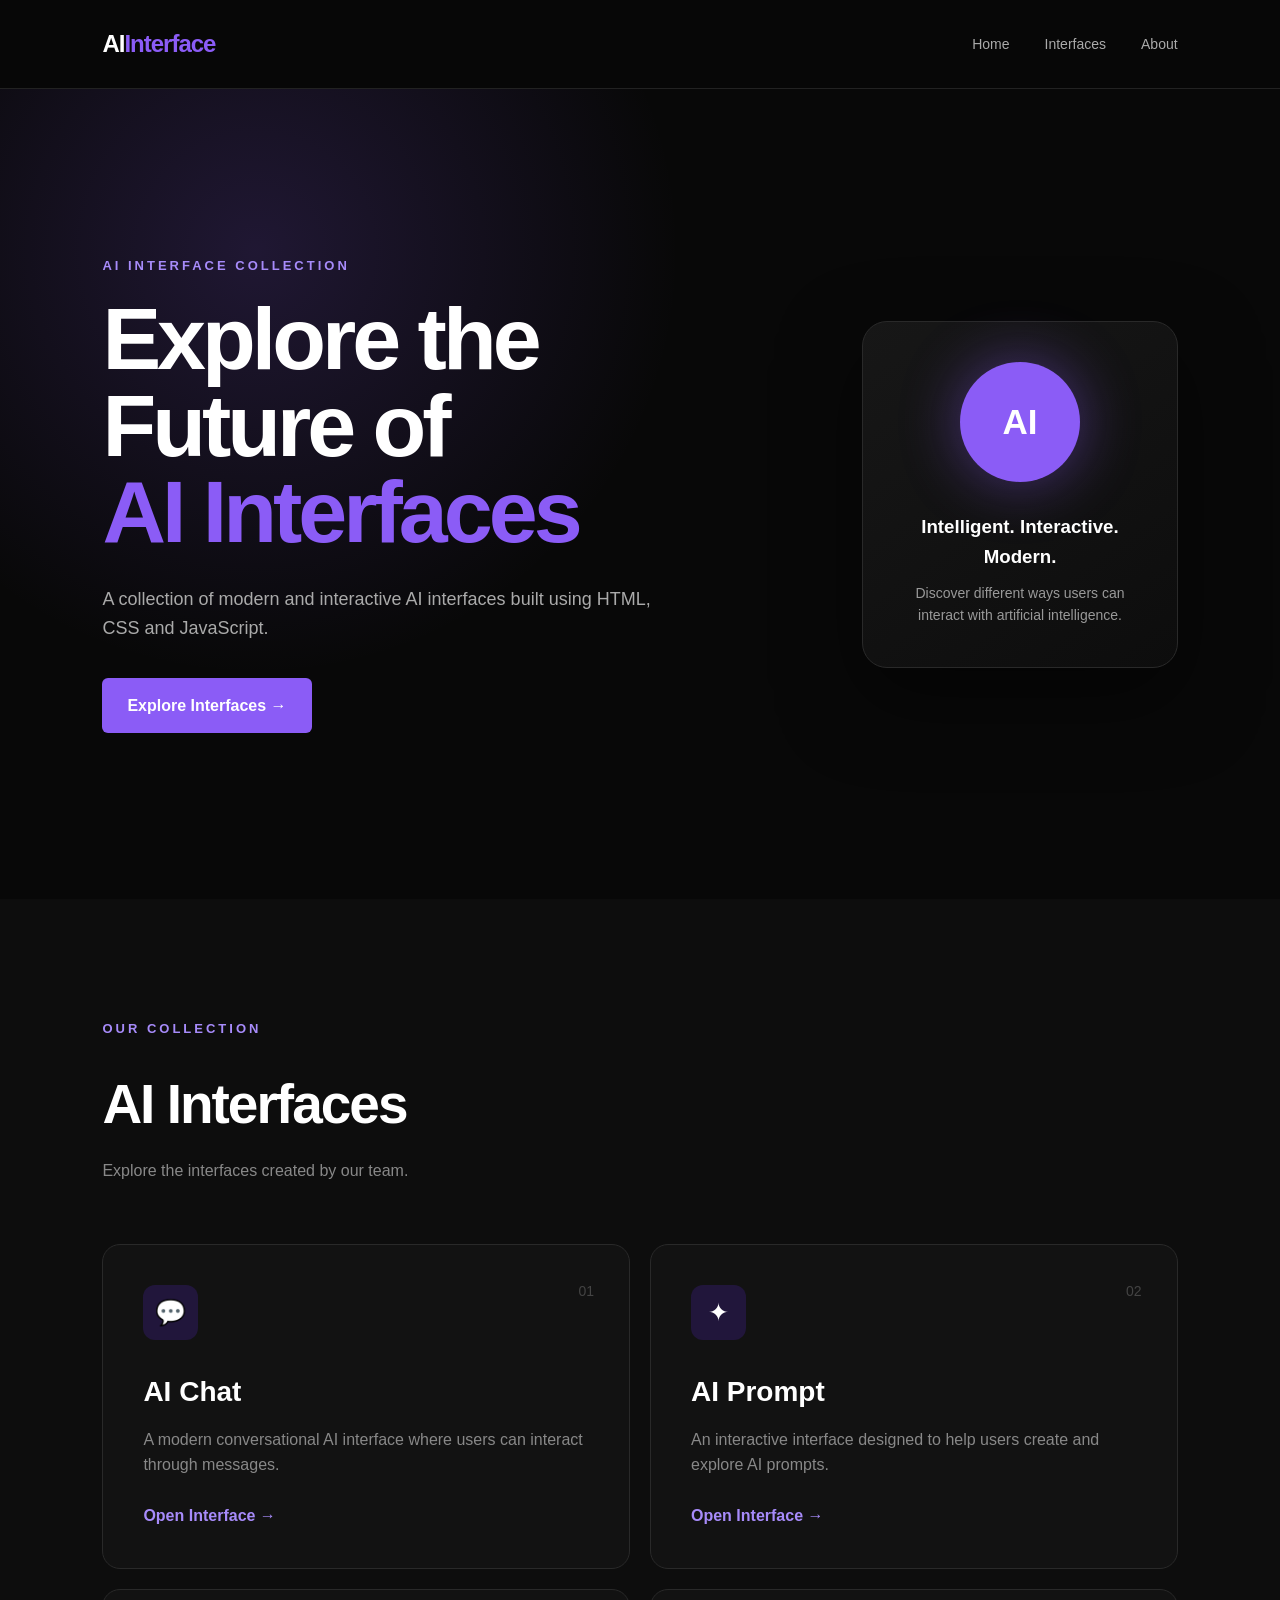
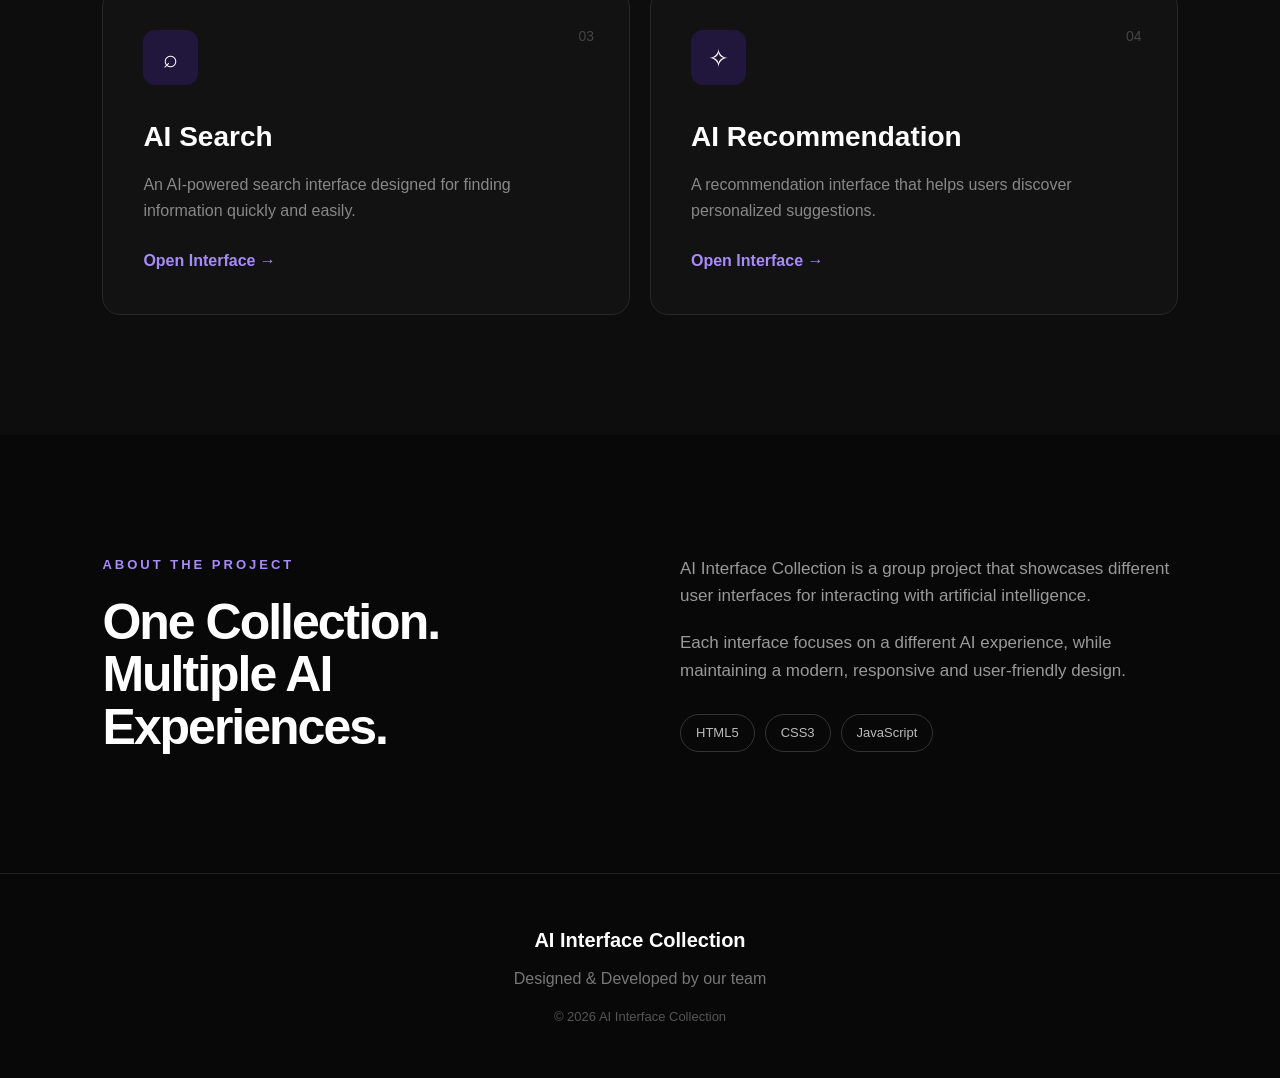
==== index.html @ 48dccc84 "Add project index page" ====
<!DOCTYPE html>
<html lang="en">
<head>
    <meta charset="UTF-8">
    <meta name="viewport" content="width=device-width, initial-scale=1.0">

    <title>AI Interface Collection</title>

    <link rel="stylesheet" href="style.css">
</head>

<body>

    <!-- Navigation -->
    <nav class="navbar">
        <div class="logo">
            AI<span>Interface</span>
        </div>

        <div class="nav-links">
            <a href="#home">Home</a>
            <a href="#interfaces">Interfaces</a>
            <a href="#about">About</a>
        </div>
    </nav>


    <!-- Hero Section -->
    <section class="hero" id="home">

        <div class="hero-content">

            <p class="tag">AI INTERFACE COLLECTION</p>

            <h1>
                Explore the Future of
                <span>AI Interfaces</span>
            </h1>

            <p class="hero-text">
                A collection of modern and interactive AI interfaces
                built using HTML, CSS and JavaScript.
            </p>

            <a href="#interfaces" class="hero-button">
                Explore Interfaces →
            </a>

        </div>

        <div class="hero-card">

            <div class="ai-circle">
                AI
            </div>

            <h3>Intelligent. Interactive. Modern.</h3>

            <p>
                Discover different ways users can interact
                with artificial intelligence.
            </p>

        </div>

    </section>


    <!-- Interfaces Section -->
    <section class="interfaces" id="interfaces">

        <div class="section-heading">
            <p class="tag">OUR COLLECTION</p>

            <h2>AI Interfaces</h2>

            <p>
                Explore the interfaces created by our team.
            </p>
        </div>


        <div class="cards">

            <!-- AI Chat -->
            <div class="card">

                <div class="card-icon">💬</div>

                <span class="number">01</span>

                <h3>AI Chat</h3>

                <p>
                    A modern conversational AI interface
                    where users can interact through messages.
                </p>

                <a href="AI-Chat/index.html">
                    Open Interface →
                </a>

            </div>


            <!-- AI Prompt -->
            <div class="card">

                <div class="card-icon">✦</div>

                <span class="number">02</span>

                <h3>AI Prompt</h3>

                <p>
                    An interactive interface designed to help
                    users create and explore AI prompts.
                </p>

                <a href="ai-prompt/index.html">
                    Open Interface →
                </a>

            </div>


            <!-- AI Search -->
            <div class="card">

                <div class="card-icon">⌕</div>

                <span class="number">03</span>

                <h3>AI Search</h3>

                <p>
                    An AI-powered search interface designed
                    for finding information quickly and easily.
                </p>

                <a href="ai-search/index.html">
                    Open Interface →
                </a>

            </div>


            <!-- AI Recommendation -->
            <div class="card">

                <div class="card-icon">✧</div>

                <span class="number">04</span>

                <h3>AI Recommendation</h3>

                <p>
                    A recommendation interface that helps
                    users discover personalized suggestions.
                </p>

                <a href="ai-recommendation/index.html">
                    Open Interface →
                </a>

            </div>

        </div>

    </section>


    <!-- About Section -->
    <section class="about" id="about">

        <div>

            <p class="tag">ABOUT THE PROJECT</p>

            <h2>One Collection.<br>Multiple AI Experiences.</h2>

        </div>

        <div class="about-text">

            <p>
                AI Interface Collection is a group project that
                showcases different user interfaces for interacting
                with artificial intelligence.
            </p>

            <p>
                Each interface focuses on a different AI experience,
                while maintaining a modern, responsive and
                user-friendly design.
            </p>

            <div class="technologies">
                <span>HTML5</span>
                <span>CSS3</span>
                <span>JavaScript</span>
            </div>

        </div>

    </section>


    <!-- Footer -->
    <footer>

        <div class="footer-logo">
            AI Interface Collection
        </div>

        <p>
            Designed & Developed by our team
        </p>

        <p class="copyright">
            © 2026 AI Interface Collection
        </p>

    </footer>


    <script src="script.js"></script>

</body>
</html>
---- style.css ----
* {
    margin: 0;
    padding: 0;
    box-sizing: border-box;
}

html {
    scroll-behavior: smooth;
}

body {
    font-family: Arial, Helvetica, sans-serif;
    background: #080808;
    color: #ffffff;
    line-height: 1.6;
}


/* ================= NAVBAR ================= */

.navbar {
    width: 100%;
    padding: 25px 8%;
    display: flex;
    justify-content: space-between;
    align-items: center;

    position: sticky;
    top: 0;
    z-index: 1000;

    background: rgba(8, 8, 8, 0.9);
    backdrop-filter: blur(12px);

    border-bottom: 1px solid #222;
}

.logo {
    font-size: 24px;
    font-weight: 800;
    letter-spacing: -1px;
}

.logo span {
    color: #8b5cf6;
}

.nav-links {
    display: flex;
    gap: 35px;
}

.nav-links a {
    color: #aaa;
    text-decoration: none;
    font-size: 14px;
    transition: 0.3s;
}

.nav-links a:hover {
    color: #ffffff;
}


/* ================= HERO ================= */

.hero {
    min-height: 90vh;
    padding: 100px 8%;

    display: flex;
    align-items: center;
    justify-content: space-between;
    gap: 60px;

    background:
        radial-gradient(
            circle at 20% 20%,
            rgba(139, 92, 246, 0.18),
            transparent 35%
        );
}

.hero-content {
    max-width: 700px;
}

.tag {
    color: #a78bfa;
    font-size: 13px;
    font-weight: bold;
    letter-spacing: 3px;
    margin-bottom: 20px;
}

.hero h1 {
    font-size: clamp(48px, 7vw, 88px);
    line-height: 0.98;
    letter-spacing: -4px;
    margin-bottom: 30px;
}

.hero h1 span {
    display: block;
    color: #8b5cf6;
}

.hero-text {
    max-width: 550px;
    color: #aaa;
    font-size: 18px;
    margin-bottom: 35px;
}

.hero-button {
    display: inline-block;

    padding: 15px 25px;

    background: #8b5cf6;
    color: white;

    text-decoration: none;
    font-weight: bold;

    border-radius: 6px;

    transition: 0.3s;
}

.hero-button:hover {
    background: #a78bfa;
    transform: translateY(-3px);
}


/* ================= HERO CARD ================= */

.hero-card {
    width: 330px;
    min-height: 330px;

    padding: 40px;

    display: flex;
    flex-direction: column;
    justify-content: center;
    align-items: center;

    text-align: center;

    background: linear-gradient(
        145deg,
        #171717,
        #0d0d0d
    );

    border: 1px solid #292929;
    border-radius: 25px;

    box-shadow:
        0 30px 80px rgba(0, 0, 0, 0.5);
}

.ai-circle {
    width: 120px;
    height: 120px;

    display: flex;
    align-items: center;
    justify-content: center;

    border-radius: 50%;

    background: #8b5cf6;

    font-size: 35px;
    font-weight: 900;

    margin-bottom: 30px;

    box-shadow:
        0 0 60px rgba(139, 92, 246, 0.45);
}

.hero-card h3 {
    margin-bottom: 10px;
}

.hero-card p {
    color: #999;
    font-size: 14px;
}


/* ================= INTERFACES ================= */

.interfaces {
    padding: 120px 8%;
    background: #0d0d0d;
}

.section-heading {
    margin-bottom: 60px;
}

.section-heading h2 {
    font-size: 55px;
    letter-spacing: -2px;
}

.section-heading > p:last-child {
    color: #888;
    margin-top: 10px;
}


/* ================= CARDS ================= */

.cards {
    display: grid;

    grid-template-columns:
        repeat(2, minmax(0, 1fr));

    gap: 20px;
}

.card {
    position: relative;

    padding: 40px;

    min-height: 300px;

    background: #121212;

    border: 1px solid #292929;
    border-radius: 18px;

    transition: 0.4s;
}

.card:hover {
    transform: translateY(-8px);

    border-color: #8b5cf6;

    box-shadow:
        0 20px 50px rgba(139, 92, 246, 0.12);
}

.card-icon {
    width: 55px;
    height: 55px;

    display: flex;
    align-items: center;
    justify-content: center;

    background: #21163b;

    border-radius: 12px;

    font-size: 25px;

    margin-bottom: 30px;
}

.number {
    position: absolute;

    top: 35px;
    right: 35px;

    color: #444;

    font-size: 14px;
}

.card h3 {
    font-size: 28px;
    margin-bottom: 12px;
}

.card p {
    color: #888;
    max-width: 450px;

    margin-bottom: 25px;
}

.card a {
    color: #a78bfa;

    text-decoration: none;

    font-weight: bold;

    transition: 0.3s;
}

.card a:hover {
    color: white;
}


/* ================= ABOUT ================= */

.about {
    padding: 120px 8%;

    display: grid;
    grid-template-columns: 1fr 1fr;

    gap: 80px;
}

.about h2 {
    font-size: 50px;
    line-height: 1.05;
    letter-spacing: -2px;
}

.about-text {
    color: #999;
    font-size: 17px;
}

.about-text p {
    margin-bottom: 20px;
}

.technologies {
    display: flex;
    gap: 10px;
    flex-wrap: wrap;

    margin-top: 30px;
}

.technologies span {
    padding: 8px 15px;

    border: 1px solid #333;
    border-radius: 20px;

    color: #bbb;

    font-size: 13px;
}


/* ================= FOOTER ================= */

footer {
    padding: 50px 8%;

    border-top: 1px solid #222;

    text-align: center;

    color: #777;
}

.footer-logo {
    color: white;
    font-size: 20px;
    font-weight: bold;
    margin-bottom: 10px;
}

.copyright {
    margin-top: 15px;
    font-size: 13px;
    color: #555;
}


/* ================= RESPONSIVE ================= */

@media (max-width: 850px) {

    .nav-links {
        gap: 15px;
    }

    .hero {
        flex-direction: column;
        align-items: flex-start;
    }

    .hero-card {
        width: 100%;
    }

    .cards {
        grid-template-columns: 1fr;
    }

    .about {
        grid-template-columns: 1fr;
        gap: 40px;
    }

}


@media (max-width: 500px) {

    .navbar {
        padding: 20px;
    }

    .nav-links {
        display: none;
    }

    .hero,
    .interfaces,
    .about {
        padding-left: 20px;
        padding-right: 20px;
    }

    .hero h1 {
        font-size: 50px;
    }

    .section-heading h2 {
        font-size: 40px;
    }

    .about h2 {
        font-size: 38px;
    }

}
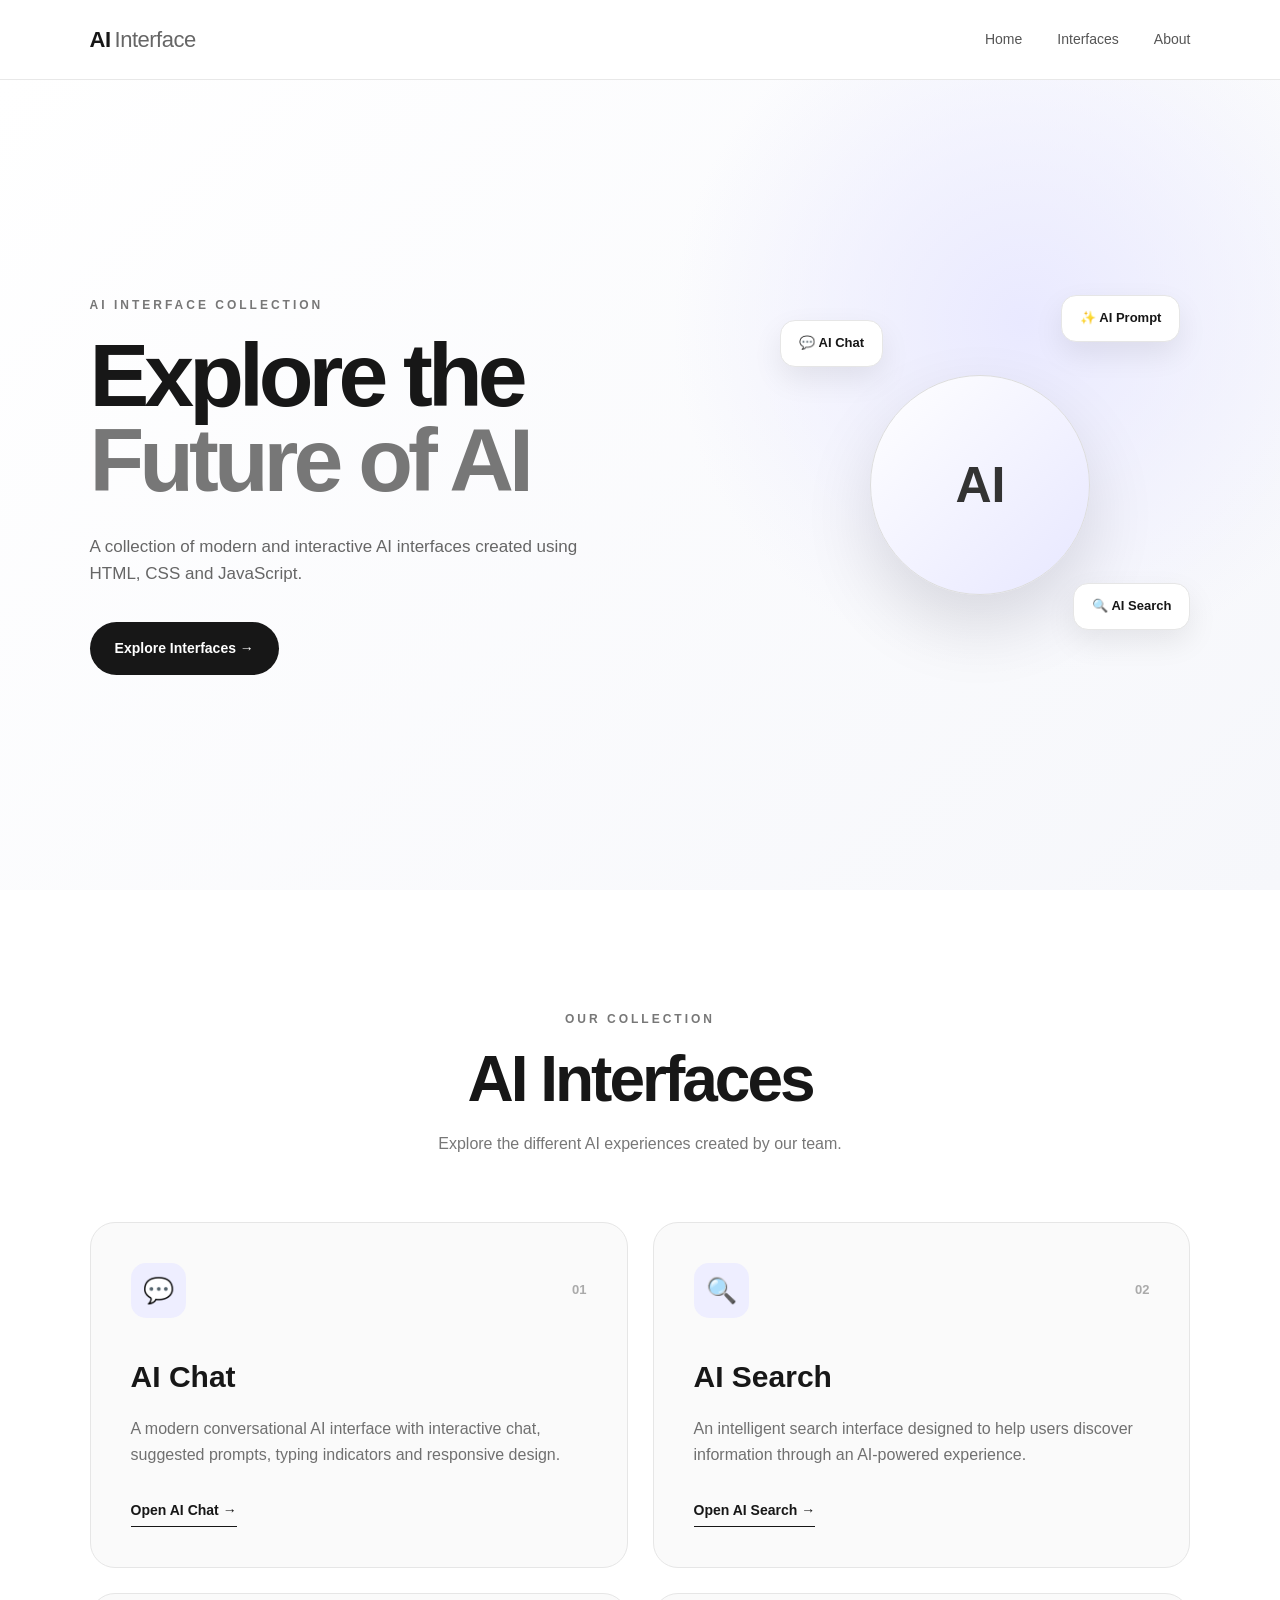
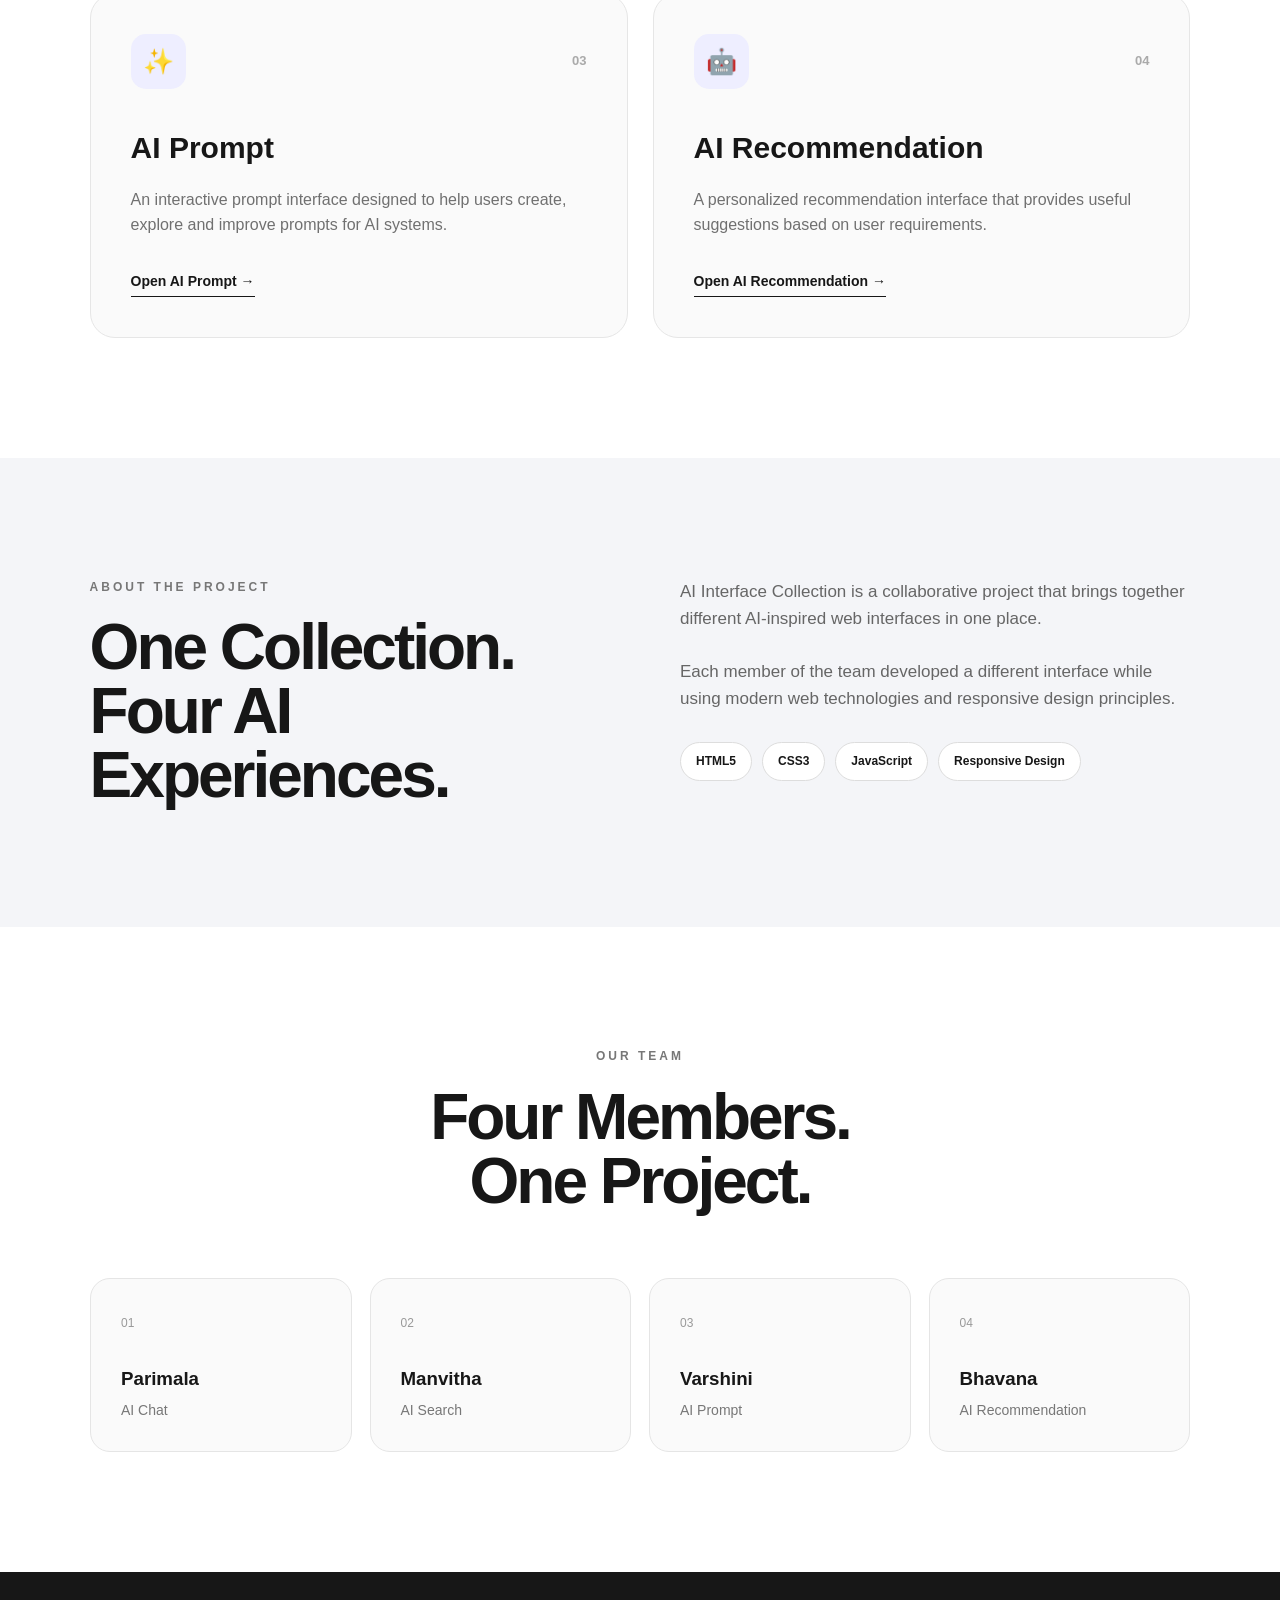
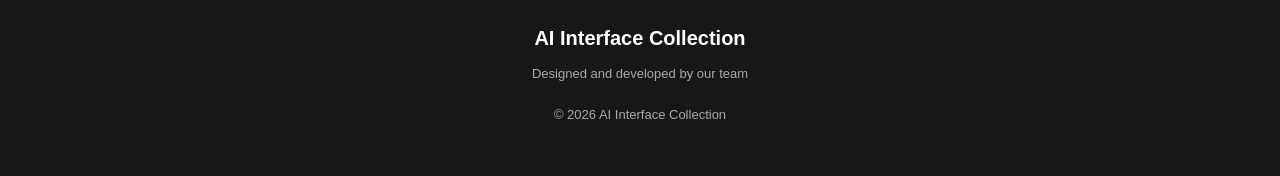
==== commit 662d1f26: "Update main project homepage design" ====
--- a/index.html
+++ b/index.html
@@ -1,31 +1,36 @@
 <!DOCTYPE html>
 <html lang="en">
+
 <head>
     <meta charset="UTF-8">
     <meta name="viewport" content="width=device-width, initial-scale=1.0">
 
     <title>AI Interface Collection</title>
 
-    <link rel="stylesheet" href="style.css">
+    <link rel="stylesheet" href="./style.css">
 </head>
 
 <body>
 
-    <!-- Navigation -->
-    <nav class="navbar">
+    <!-- ================= NAVIGATION ================= -->
+
+    <header class="navbar">
+
         <div class="logo">
             AI<span>Interface</span>
         </div>
 
-        <div class="nav-links">
+        <nav class="nav-links">
             <a href="#home">Home</a>
             <a href="#interfaces">Interfaces</a>
             <a href="#about">About</a>
-        </div>
-    </nav>
-
-
-    <!-- Hero Section -->
+        </nav>
+
+    </header>
+
+
+    <!-- ================= HERO ================= -->
+
     <section class="hero" id="home">
 
         <div class="hero-content">
@@ -33,13 +38,13 @@
             <p class="tag">AI INTERFACE COLLECTION</p>
 
             <h1>
-                Explore the Future of
-                <span>AI Interfaces</span>
+                Explore the
+                <span>Future of AI</span>
             </h1>
 
-            <p class="hero-text">
+            <p class="hero-description">
                 A collection of modern and interactive AI interfaces
-                built using HTML, CSS and JavaScript.
+                created using HTML, CSS and JavaScript.
             </p>
 
             <a href="#interfaces" class="hero-button">
@@ -48,157 +53,244 @@
 
         </div>
 
-        <div class="hero-card">
-
-            <div class="ai-circle">
+
+        <div class="hero-visual">
+
+            <div class="ai-orb">
                 AI
             </div>
 
-            <h3>Intelligent. Interactive. Modern.</h3>
+            <div class="floating-card card-one">
+                💬 AI Chat
+            </div>
+
+            <div class="floating-card card-two">
+                🔍 AI Search
+            </div>
+
+            <div class="floating-card card-three">
+                ✨ AI Prompt
+            </div>
+
+        </div>
+
+    </section>
+
+
+    <!-- ================= INTERFACES ================= -->
+
+    <section class="interfaces" id="interfaces">
+
+        <div class="section-heading">
+
+            <p class="tag">OUR COLLECTION</p>
+
+            <h2>AI Interfaces</h2>
 
             <p>
-                Discover different ways users can interact
-                with artificial intelligence.
-            </p>
+                Explore the different AI experiences created by our team.
+            </p>
+
+        </div>
+
+
+        <div class="cards">
+
+
+            <!-- ================= AI CHAT ================= -->
+
+            <article class="project-card">
+
+                <div class="card-top">
+
+                    <div class="icon">
+                        💬
+                    </div>
+
+                    <span class="number">
+                        01
+                    </span>
+
+                </div>
+
+                <h3>
+                    AI Chat
+                </h3>
+
+                <p>
+                    A modern conversational AI interface with
+                    interactive chat, suggested prompts,
+                    typing indicators and responsive design.
+                </p>
+
+                <a
+                    href="./AI-Chat/index.html"
+                    target="_blank"
+                    class="project-link"
+                >
+                    Open AI Chat →
+                </a>
+
+            </article>
+
+
+            <!-- ================= AI SEARCH ================= -->
+
+            <article class="project-card">
+
+                <div class="card-top">
+
+                    <div class="icon">
+                        🔍
+                    </div>
+
+                    <span class="number">
+                        02
+                    </span>
+
+                </div>
+
+                <h3>
+                    AI Search
+                </h3>
+
+                <p>
+                    An intelligent search interface designed
+                    to help users discover information through
+                    an AI-powered experience.
+                </p>
+
+                <a
+                    href="./AI-search/index.html"
+                    target="_blank"
+                    class="project-link"
+                >
+                    Open AI Search →
+                </a>
+
+            </article>
+
+
+            <!-- ================= AI PROMPT ================= -->
+
+            <article class="project-card">
+
+                <div class="card-top">
+
+                    <div class="icon">
+                        ✨
+                    </div>
+
+                    <span class="number">
+                        03
+                    </span>
+
+                </div>
+
+                <h3>
+                    AI Prompt
+                </h3>
+
+                <p>
+                    An interactive prompt interface designed
+                    to help users create, explore and improve
+                    prompts for AI systems.
+                </p>
+
+                <a
+                    href="./ai%20prompt/index.html"
+                    target="_blank"
+                    class="project-link"
+                >
+                    Open AI Prompt →
+                </a>
+
+            </article>
+
+
+            <!-- ================= AI RECOMMENDATION ================= -->
+
+            <article class="project-card">
+
+                <div class="card-top">
+
+                    <div class="icon">
+                        🤖
+                    </div>
+
+                    <span class="number">
+                        04
+                    </span>
+
+                </div>
+
+                <h3>
+                    AI Recommendation
+                </h3>
+
+                <p>
+                    A personalized recommendation interface
+                    that provides useful suggestions based
+                    on user requirements.
+                </p>
+
+                <a
+                    href="./ai%20recommendation/index.html"
+                    target="_blank"
+                    class="project-link"
+                >
+                    Open AI Recommendation →
+                </a>
+
+            </article>
+
 
         </div>
 
     </section>
 
 
-    <!-- Interfaces Section -->
-    <section class="interfaces" id="interfaces">
-
-        <div class="section-heading">
-            <p class="tag">OUR COLLECTION</p>
-
-            <h2>AI Interfaces</h2>
+    <!-- ================= ABOUT ================= -->
+
+    <section class="about" id="about">
+
+        <div class="about-heading">
+
+            <p class="tag">
+                ABOUT THE PROJECT
+            </p>
+
+            <h2>
+                One Collection.
+                <br>
+                Four AI Experiences.
+            </h2>
+
+        </div>
+
+
+        <div class="about-content">
 
             <p>
-                Explore the interfaces created by our team.
-            </p>
-        </div>
-
-
-        <div class="cards">
-
-            <!-- AI Chat -->
-            <div class="card">
-
-                <div class="card-icon">💬</div>
-
-                <span class="number">01</span>
-
-                <h3>AI Chat</h3>
-
-                <p>
-                    A modern conversational AI interface
-                    where users can interact through messages.
-                </p>
-
-                <a href="AI-Chat/index.html">
-                    Open Interface →
-                </a>
-
-            </div>
-
-
-            <!-- AI Prompt -->
-            <div class="card">
-
-                <div class="card-icon">✦</div>
-
-                <span class="number">02</span>
-
-                <h3>AI Prompt</h3>
-
-                <p>
-                    An interactive interface designed to help
-                    users create and explore AI prompts.
-                </p>
-
-                <a href="ai-prompt/index.html">
-                    Open Interface →
-                </a>
-
-            </div>
-
-
-            <!-- AI Search -->
-            <div class="card">
-
-                <div class="card-icon">⌕</div>
-
-                <span class="number">03</span>
-
-                <h3>AI Search</h3>
-
-                <p>
-                    An AI-powered search interface designed
-                    for finding information quickly and easily.
-                </p>
-
-                <a href="ai-search/index.html">
-                    Open Interface →
-                </a>
-
-            </div>
-
-
-            <!-- AI Recommendation -->
-            <div class="card">
-
-                <div class="card-icon">✧</div>
-
-                <span class="number">04</span>
-
-                <h3>AI Recommendation</h3>
-
-                <p>
-                    A recommendation interface that helps
-                    users discover personalized suggestions.
-                </p>
-
-                <a href="ai-recommendation/index.html">
-                    Open Interface →
-                </a>
-
-            </div>
-
-        </div>
-
-    </section>
-
-
-    <!-- About Section -->
-    <section class="about" id="about">
-
-        <div>
-
-            <p class="tag">ABOUT THE PROJECT</p>
-
-            <h2>One Collection.<br>Multiple AI Experiences.</h2>
-
-        </div>
-
-        <div class="about-text">
+                AI Interface Collection is a collaborative project
+                that brings together different AI-inspired web
+                interfaces in one place.
+            </p>
 
             <p>
-                AI Interface Collection is a group project that
-                showcases different user interfaces for interacting
-                with artificial intelligence.
-            </p>
-
-            <p>
-                Each interface focuses on a different AI experience,
-                while maintaining a modern, responsive and
-                user-friendly design.
-            </p>
-
-            <div class="technologies">
+                Each member of the team developed a different
+                interface while using modern web technologies
+                and responsive design principles.
+            </p>
+
+
+            <div class="technology-list">
+
                 <span>HTML5</span>
                 <span>CSS3</span>
                 <span>JavaScript</span>
+                <span>Responsive Design</span>
+
             </div>
 
         </div>
@@ -206,7 +298,58 @@
     </section>
 
 
-    <!-- Footer -->
+    <!-- ================= TEAM ================= -->
+
+    <section class="team">
+
+        <div class="section-heading">
+
+            <p class="tag">
+                OUR TEAM
+            </p>
+
+            <h2>
+                Four Members.
+                <br>
+                One Project.
+            </h2>
+
+        </div>
+
+
+        <div class="team-grid">
+
+            <div class="team-member">
+                <span>01</span>
+                <h3>Parimala</h3>
+                <p>AI Chat</p>
+            </div>
+
+            <div class="team-member">
+                <span>02</span>
+                <h3>Manvitha</h3>
+                <p>AI Search</p>
+            </div>
+
+            <div class="team-member">
+                <span>03</span>
+                <h3>Varshini</h3>
+                <p>AI Prompt</p>
+            </div>
+
+            <div class="team-member">
+                <span>04</span>
+                <h3>Bhavana</h3>
+                <p>AI Recommendation</p>
+            </div>
+
+        </div>
+
+    </section>
+
+
+    <!-- ================= FOOTER ================= -->
+
     <footer>
 
         <div class="footer-logo">
@@ -214,7 +357,7 @@
         </div>
 
         <p>
-            Designed & Developed by our team
+            Designed and developed by our team
         </p>
 
         <p class="copyright">
@@ -224,7 +367,6 @@
     </footer>
 
 
-    <script src="script.js"></script>
-
 </body>
+
 </html>
--- a/style.css
+++ b/style.css
@@ -1,3 +1,7 @@
+/* =========================
+   RESET
+========================= */
+
 * {
     margin: 0;
     padding: 0;
@@ -10,39 +14,41 @@
 
 body {
     font-family: Arial, Helvetica, sans-serif;
-    background: #080808;
-    color: #ffffff;
+    background: #f8f9fc;
+    color: #171717;
     line-height: 1.6;
 }
 
 
-/* ================= NAVBAR ================= */
+/* =========================
+   NAVBAR
+========================= */
 
 .navbar {
     width: 100%;
-    padding: 25px 8%;
+    padding: 22px 7%;
     display: flex;
     justify-content: space-between;
     align-items: center;
+
+    background: rgba(255, 255, 255, 0.95);
+    border-bottom: 1px solid #e8e8e8;
 
     position: sticky;
     top: 0;
     z-index: 1000;
-
-    background: rgba(8, 8, 8, 0.9);
-    backdrop-filter: blur(12px);
-
-    border-bottom: 1px solid #222;
 }
 
 .logo {
-    font-size: 24px;
-    font-weight: 800;
-    letter-spacing: -1px;
+    font-size: 22px;
+    font-weight: 700;
+    letter-spacing: -0.5px;
 }
 
 .logo span {
-    color: #8b5cf6;
+    font-weight: 400;
+    color: #666;
+    margin-left: 4px;
 }
 
 .nav-links {
@@ -51,388 +57,487 @@
 }
 
 .nav-links a {
-    color: #aaa;
     text-decoration: none;
+    color: #555;
     font-size: 14px;
     transition: 0.3s;
 }
 
 .nav-links a:hover {
-    color: #ffffff;
-}
-
-
-/* ================= HERO ================= */
+    color: #111;
+}
+
+
+/* =========================
+   HERO
+========================= */
 
 .hero {
     min-height: 90vh;
-    padding: 100px 8%;
-
-    display: flex;
+    padding: 90px 7%;
+
+    display: flex;
+    justify-content: space-between;
     align-items: center;
-    justify-content: space-between;
     gap: 60px;
 
     background:
-        radial-gradient(
-            circle at 20% 20%,
-            rgba(139, 92, 246, 0.18),
-            transparent 35%
-        );
+        radial-gradient(circle at 80% 30%, #e9e9ff 0%, transparent 30%),
+        linear-gradient(135deg, #ffffff, #f6f7fb);
 }
 
 .hero-content {
-    max-width: 700px;
+    max-width: 650px;
 }
 
 .tag {
-    color: #a78bfa;
-    font-size: 13px;
-    font-weight: bold;
+    font-size: 12px;
+    font-weight: 700;
     letter-spacing: 3px;
-    margin-bottom: 20px;
+    color: #777;
+    margin-bottom: 18px;
 }
 
 .hero h1 {
-    font-size: clamp(48px, 7vw, 88px);
-    line-height: 0.98;
-    letter-spacing: -4px;
+    font-size: clamp(55px, 7vw, 100px);
+    line-height: 0.95;
+    letter-spacing: -5px;
     margin-bottom: 30px;
 }
 
 .hero h1 span {
     display: block;
-    color: #8b5cf6;
-}
-
-.hero-text {
-    max-width: 550px;
-    color: #aaa;
-    font-size: 18px;
+    color: #777;
+}
+
+.hero-description {
+    max-width: 540px;
+    color: #666;
+    font-size: 17px;
     margin-bottom: 35px;
 }
 
 .hero-button {
     display: inline-block;
-
     padding: 15px 25px;
 
-    background: #8b5cf6;
+    background: #171717;
     color: white;
 
     text-decoration: none;
-    font-weight: bold;
-
-    border-radius: 6px;
+    border-radius: 30px;
+
+    font-size: 14px;
+    font-weight: 600;
 
     transition: 0.3s;
 }
 
 .hero-button:hover {
-    background: #a78bfa;
     transform: translateY(-3px);
-}
-
-
-/* ================= HERO CARD ================= */
-
-.hero-card {
-    width: 330px;
-    min-height: 330px;
-
-    padding: 40px;
-
-    display: flex;
-    flex-direction: column;
+    background: #444;
+}
+
+
+/* =========================
+   HERO VISUAL
+========================= */
+
+.hero-visual {
+    width: 420px;
+    height: 420px;
+
+    position: relative;
+
+    display: flex;
     justify-content: center;
     align-items: center;
-
+}
+
+.ai-orb {
+    width: 220px;
+    height: 220px;
+
+    border-radius: 50%;
+
+    display: flex;
+    justify-content: center;
+    align-items: center;
+
+    background: linear-gradient(
+        135deg,
+        #ffffff,
+        #e7e7ff
+    );
+
+    border: 1px solid #ddd;
+
+    box-shadow:
+        0 30px 70px rgba(0, 0, 0, 0.12);
+
+    font-size: 50px;
+    font-weight: 800;
+    color: #333;
+}
+
+.floating-card {
+    position: absolute;
+
+    padding: 12px 18px;
+
+    background: white;
+    border: 1px solid #e6e6e6;
+
+    border-radius: 15px;
+
+    box-shadow: 0 12px 30px rgba(0, 0, 0, 0.08);
+
+    font-size: 13px;
+    font-weight: 600;
+}
+
+.card-one {
+    top: 45px;
+    left: 10px;
+}
+
+.card-two {
+    bottom: 65px;
+    right: 0;
+}
+
+.card-three {
+    top: 20px;
+    right: 10px;
+}
+
+
+/* =========================
+   INTERFACES
+========================= */
+
+.interfaces {
+    padding: 120px 7%;
+    background: #ffffff;
+}
+
+.section-heading {
     text-align: center;
-
-    background: linear-gradient(
-        145deg,
-        #171717,
-        #0d0d0d
-    );
-
-    border: 1px solid #292929;
+    max-width: 700px;
+    margin: 0 auto 65px;
+}
+
+.section-heading h2 {
+    font-size: clamp(40px, 5vw, 65px);
+    letter-spacing: -3px;
+    line-height: 1;
+    margin-bottom: 20px;
+}
+
+.section-heading > p:last-child {
+    color: #777;
+}
+
+
+/* =========================
+   CARDS
+========================= */
+
+.cards {
+    max-width: 1250px;
+    margin: auto;
+
+    display: grid;
+    grid-template-columns: repeat(2, 1fr);
+    gap: 25px;
+}
+
+.project-card {
+    padding: 40px;
+
+    background: #fafafa;
+
+    border: 1px solid #e6e6e6;
     border-radius: 25px;
 
+    transition: 0.35s;
+}
+
+.project-card:hover {
+    transform: translateY(-8px);
+
+    background: #ffffff;
+
     box-shadow:
-        0 30px 80px rgba(0, 0, 0, 0.5);
-}
-
-.ai-circle {
-    width: 120px;
-    height: 120px;
+        0 25px 60px rgba(0, 0, 0, 0.08);
+}
+
+.card-top {
+    display: flex;
+    justify-content: space-between;
+    align-items: center;
+
+    margin-bottom: 35px;
+}
+
+.icon {
+    width: 55px;
+    height: 55px;
 
     display: flex;
     align-items: center;
     justify-content: center;
 
-    border-radius: 50%;
-
-    background: #8b5cf6;
-
-    font-size: 35px;
-    font-weight: 900;
-
+    background: #eeeeff;
+    border-radius: 15px;
+
+    font-size: 25px;
+}
+
+.number {
+    color: #aaa;
+    font-size: 13px;
+    font-weight: 700;
+}
+
+.project-card h3 {
+    font-size: 30px;
+    margin-bottom: 15px;
+}
+
+.project-card p {
+    color: #707070;
     margin-bottom: 30px;
-
-    box-shadow:
-        0 0 60px rgba(139, 92, 246, 0.45);
-}
-
-.hero-card h3 {
-    margin-bottom: 10px;
-}
-
-.hero-card p {
-    color: #999;
+}
+
+.project-link {
+    display: inline-block;
+
+    color: #171717;
+    text-decoration: none;
+
     font-size: 14px;
-}
-
-
-/* ================= INTERFACES ================= */
-
-.interfaces {
-    padding: 120px 8%;
-    background: #0d0d0d;
-}
-
-.section-heading {
-    margin-bottom: 60px;
-}
-
-.section-heading h2 {
-    font-size: 55px;
-    letter-spacing: -2px;
-}
-
-.section-heading > p:last-child {
-    color: #888;
-    margin-top: 10px;
-}
-
-
-/* ================= CARDS ================= */
-
-.cards {
-    display: grid;
-
-    grid-template-columns:
-        repeat(2, minmax(0, 1fr));
-
-    gap: 20px;
-}
-
-.card {
-    position: relative;
-
-    padding: 40px;
-
-    min-height: 300px;
-
-    background: #121212;
-
-    border: 1px solid #292929;
-    border-radius: 18px;
-
-    transition: 0.4s;
-}
-
-.card:hover {
-    transform: translateY(-8px);
-
-    border-color: #8b5cf6;
-
-    box-shadow:
-        0 20px 50px rgba(139, 92, 246, 0.12);
-}
-
-.card-icon {
-    width: 55px;
-    height: 55px;
-
-    display: flex;
-    align-items: center;
-    justify-content: center;
-
-    background: #21163b;
-
-    border-radius: 12px;
-
-    font-size: 25px;
-
-    margin-bottom: 30px;
-}
-
-.number {
-    position: absolute;
-
-    top: 35px;
-    right: 35px;
-
-    color: #444;
-
-    font-size: 14px;
-}
-
-.card h3 {
-    font-size: 28px;
-    margin-bottom: 12px;
-}
-
-.card p {
-    color: #888;
-    max-width: 450px;
-
-    margin-bottom: 25px;
-}
-
-.card a {
-    color: #a78bfa;
-
-    text-decoration: none;
-
-    font-weight: bold;
+    font-weight: 700;
+
+    border-bottom: 1px solid #171717;
+
+    padding-bottom: 4px;
 
     transition: 0.3s;
 }
 
-.card a:hover {
-    color: white;
-}
-
-
-/* ================= ABOUT ================= */
+.project-link:hover {
+    padding-left: 6px;
+}
+
+
+/* =========================
+   ABOUT
+========================= */
 
 .about {
-    padding: 120px 8%;
+    padding: 120px 7%;
 
     display: grid;
     grid-template-columns: 1fr 1fr;
-
     gap: 80px;
-}
-
-.about h2 {
-    font-size: 50px;
-    line-height: 1.05;
-    letter-spacing: -2px;
-}
-
-.about-text {
+
+    background: #f4f5f8;
+}
+
+.about-heading h2 {
+    font-size: clamp(40px, 5vw, 65px);
+    line-height: 1;
+    letter-spacing: -3px;
+}
+
+.about-content {
+    max-width: 550px;
+}
+
+.about-content p {
+    color: #666;
+    margin-bottom: 25px;
+    font-size: 17px;
+}
+
+.technology-list {
+    display: flex;
+    flex-wrap: wrap;
+    gap: 10px;
+    margin-top: 30px;
+}
+
+.technology-list span {
+    padding: 9px 15px;
+
+    background: white;
+    border: 1px solid #ddd;
+
+    border-radius: 30px;
+
+    font-size: 12px;
+    font-weight: 600;
+}
+
+
+/* =========================
+   TEAM
+========================= */
+
+.team {
+    padding: 120px 7%;
+    background: white;
+}
+
+.team-grid {
+    max-width: 1100px;
+    margin: auto;
+
+    display: grid;
+    grid-template-columns: repeat(4, 1fr);
+    gap: 18px;
+}
+
+.team-member {
+    padding: 30px;
+
+    border: 1px solid #e5e5e5;
+    border-radius: 20px;
+
+    background: #fafafa;
+
+    transition: 0.3s;
+}
+
+.team-member:hover {
+    transform: translateY(-5px);
+    background: white;
+    box-shadow: 0 15px 35px rgba(0, 0, 0, 0.07);
+}
+
+.team-member span {
+    font-size: 12px;
     color: #999;
-    font-size: 17px;
-}
-
-.about-text p {
-    margin-bottom: 20px;
-}
-
-.technologies {
-    display: flex;
-    gap: 10px;
-    flex-wrap: wrap;
-
+}
+
+.team-member h3 {
     margin-top: 30px;
-}
-
-.technologies span {
-    padding: 8px 15px;
-
-    border: 1px solid #333;
-    border-radius: 20px;
-
-    color: #bbb;
-
+    margin-bottom: 5px;
+}
+
+.team-member p {
+    color: #777;
+    font-size: 14px;
+}
+
+
+/* =========================
+   FOOTER
+========================= */
+
+footer {
+    padding: 50px 7%;
+
+    background: #171717;
+    color: white;
+
+    text-align: center;
+}
+
+.footer-logo {
+    font-size: 20px;
+    font-weight: 700;
+    margin-bottom: 10px;
+}
+
+footer p {
+    color: #aaa;
     font-size: 13px;
 }
 
-
-/* ================= FOOTER ================= */
-
-footer {
-    padding: 50px 8%;
-
-    border-top: 1px solid #222;
-
-    text-align: center;
-
-    color: #777;
-}
-
-.footer-logo {
-    color: white;
-    font-size: 20px;
-    font-weight: bold;
-    margin-bottom: 10px;
-}
-
 .copyright {
-    margin-top: 15px;
-    font-size: 13px;
-    color: #555;
-}
-
-
-/* ================= RESPONSIVE ================= */
-
-@media (max-width: 850px) {
-
-    .nav-links {
-        gap: 15px;
-    }
+    margin-top: 20px;
+}
+
+
+/* =========================
+   RESPONSIVE
+========================= */
+
+@media (max-width: 900px) {
 
     .hero {
         flex-direction: column;
-        align-items: flex-start;
-    }
-
-    .hero-card {
-        width: 100%;
+        text-align: center;
+        padding-top: 70px;
+    }
+
+    .hero-description {
+        margin-left: auto;
+        margin-right: auto;
+    }
+
+    .hero-visual {
+        width: 350px;
+        height: 350px;
+    }
+
+    .about {
+        grid-template-columns: 1fr;
+    }
+
+    .team-grid {
+        grid-template-columns: repeat(2, 1fr);
+    }
+}
+
+
+@media (max-width: 650px) {
+
+    .navbar {
+        padding: 18px 5%;
+    }
+
+    .nav-links {
+        display: none;
+    }
+
+    .hero {
+        padding: 70px 5%;
+    }
+
+    .hero h1 {
+        letter-spacing: -3px;
+    }
+
+    .hero-visual {
+        width: 290px;
+        height: 290px;
+    }
+
+    .ai-orb {
+        width: 170px;
+        height: 170px;
+        font-size: 40px;
     }
 
     .cards {
         grid-template-columns: 1fr;
     }
 
-    .about {
+    .interfaces,
+    .about,
+    .team {
+        padding: 80px 5%;
+    }
+
+    .team-grid {
         grid-template-columns: 1fr;
-        gap: 40px;
-    }
-
-}
-
-
-@media (max-width: 500px) {
-
-    .navbar {
-        padding: 20px;
-    }
-
-    .nav-links {
-        display: none;
-    }
-
-    .hero,
-    .interfaces,
-    .about {
-        padding-left: 20px;
-        padding-right: 20px;
-    }
-
-    .hero h1 {
-        font-size: 50px;
-    }
-
-    .section-heading h2 {
-        font-size: 40px;
-    }
-
-    .about h2 {
-        font-size: 38px;
+    }
+
+    .project-card {
+        padding: 30px;
     }
 
 }
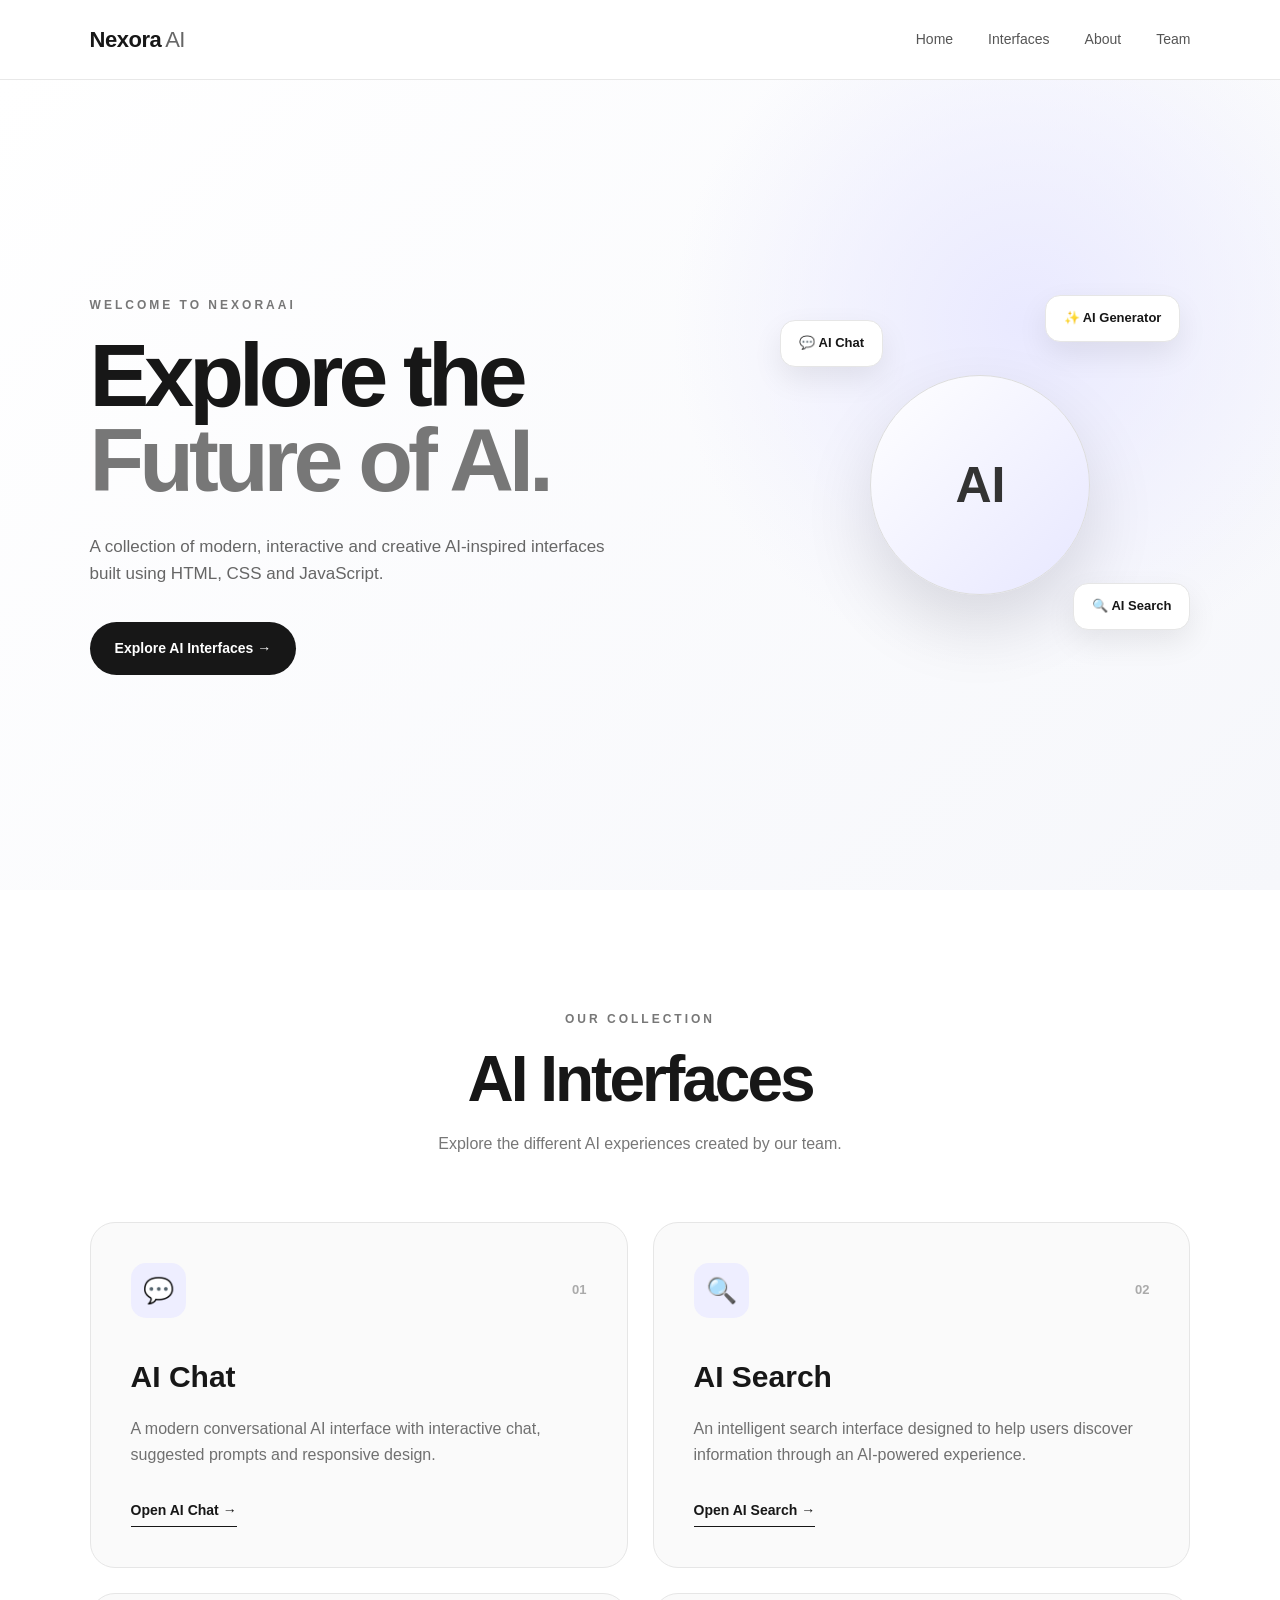
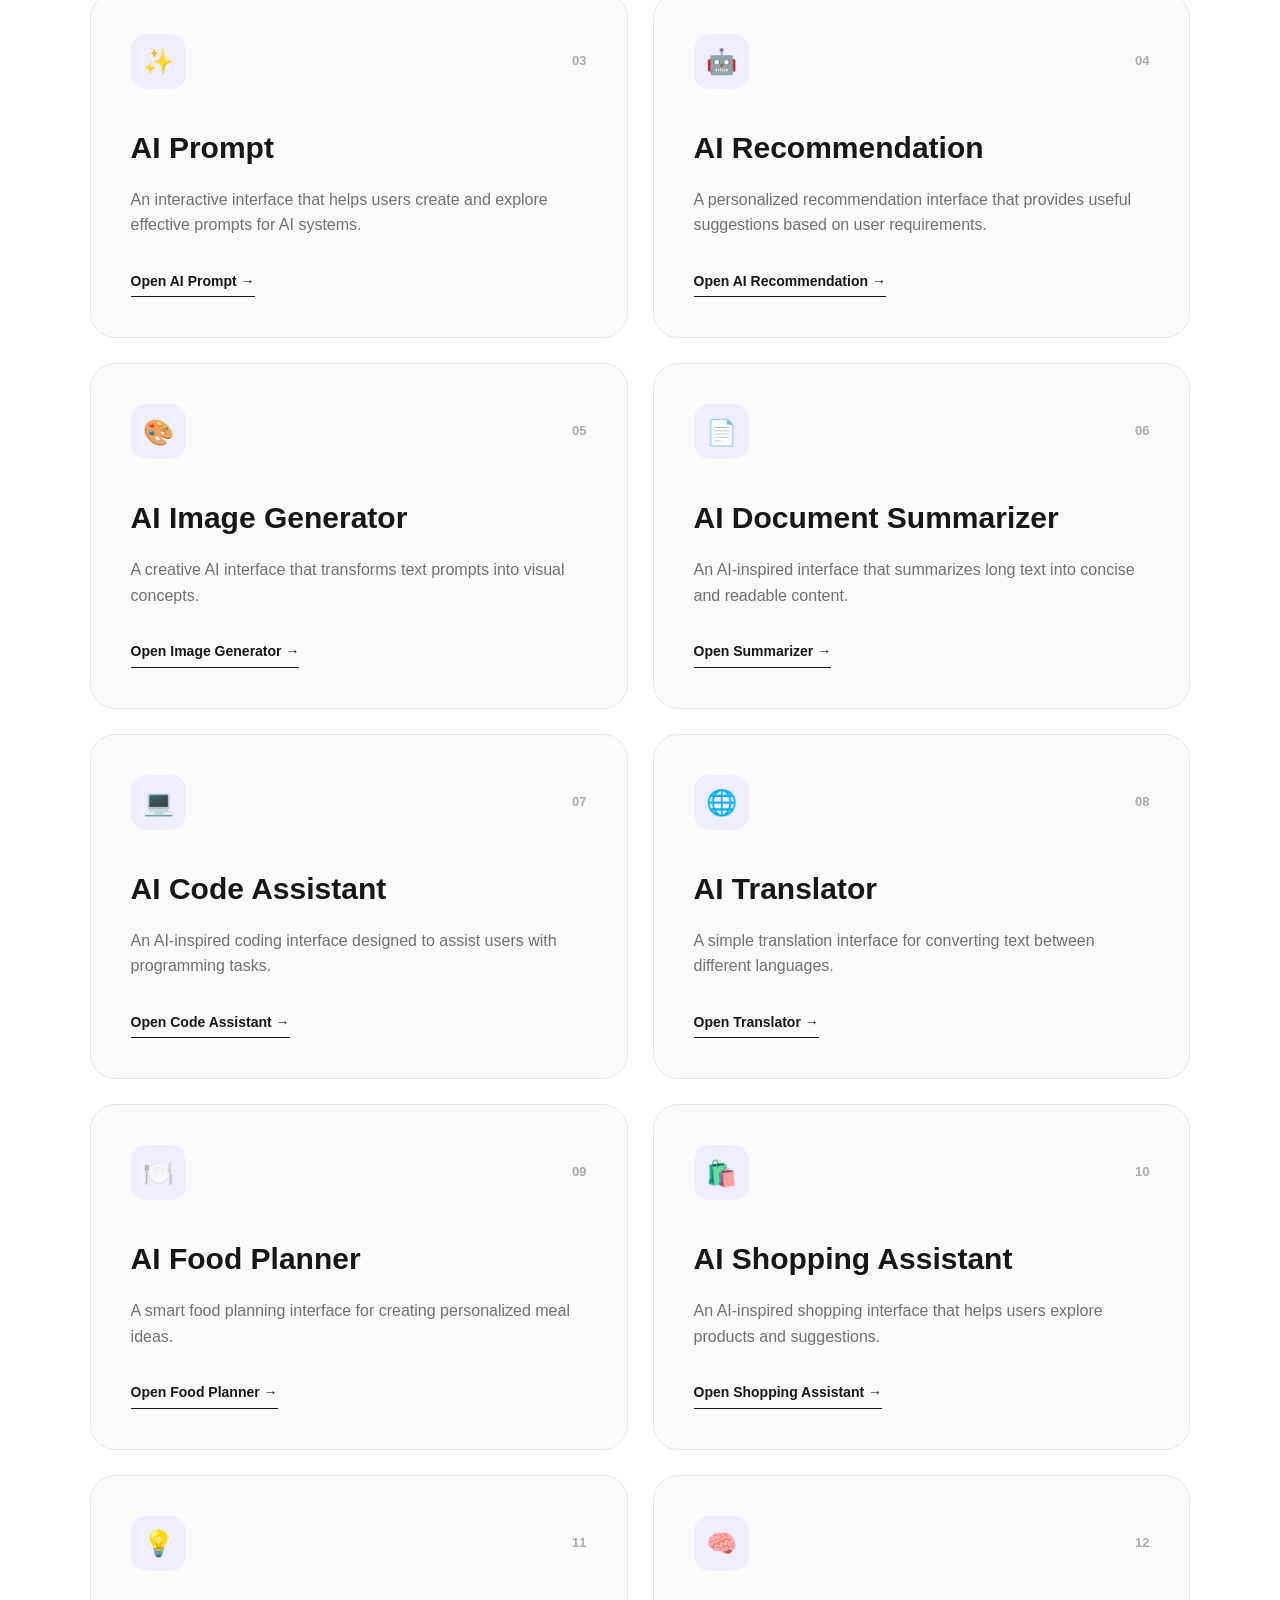
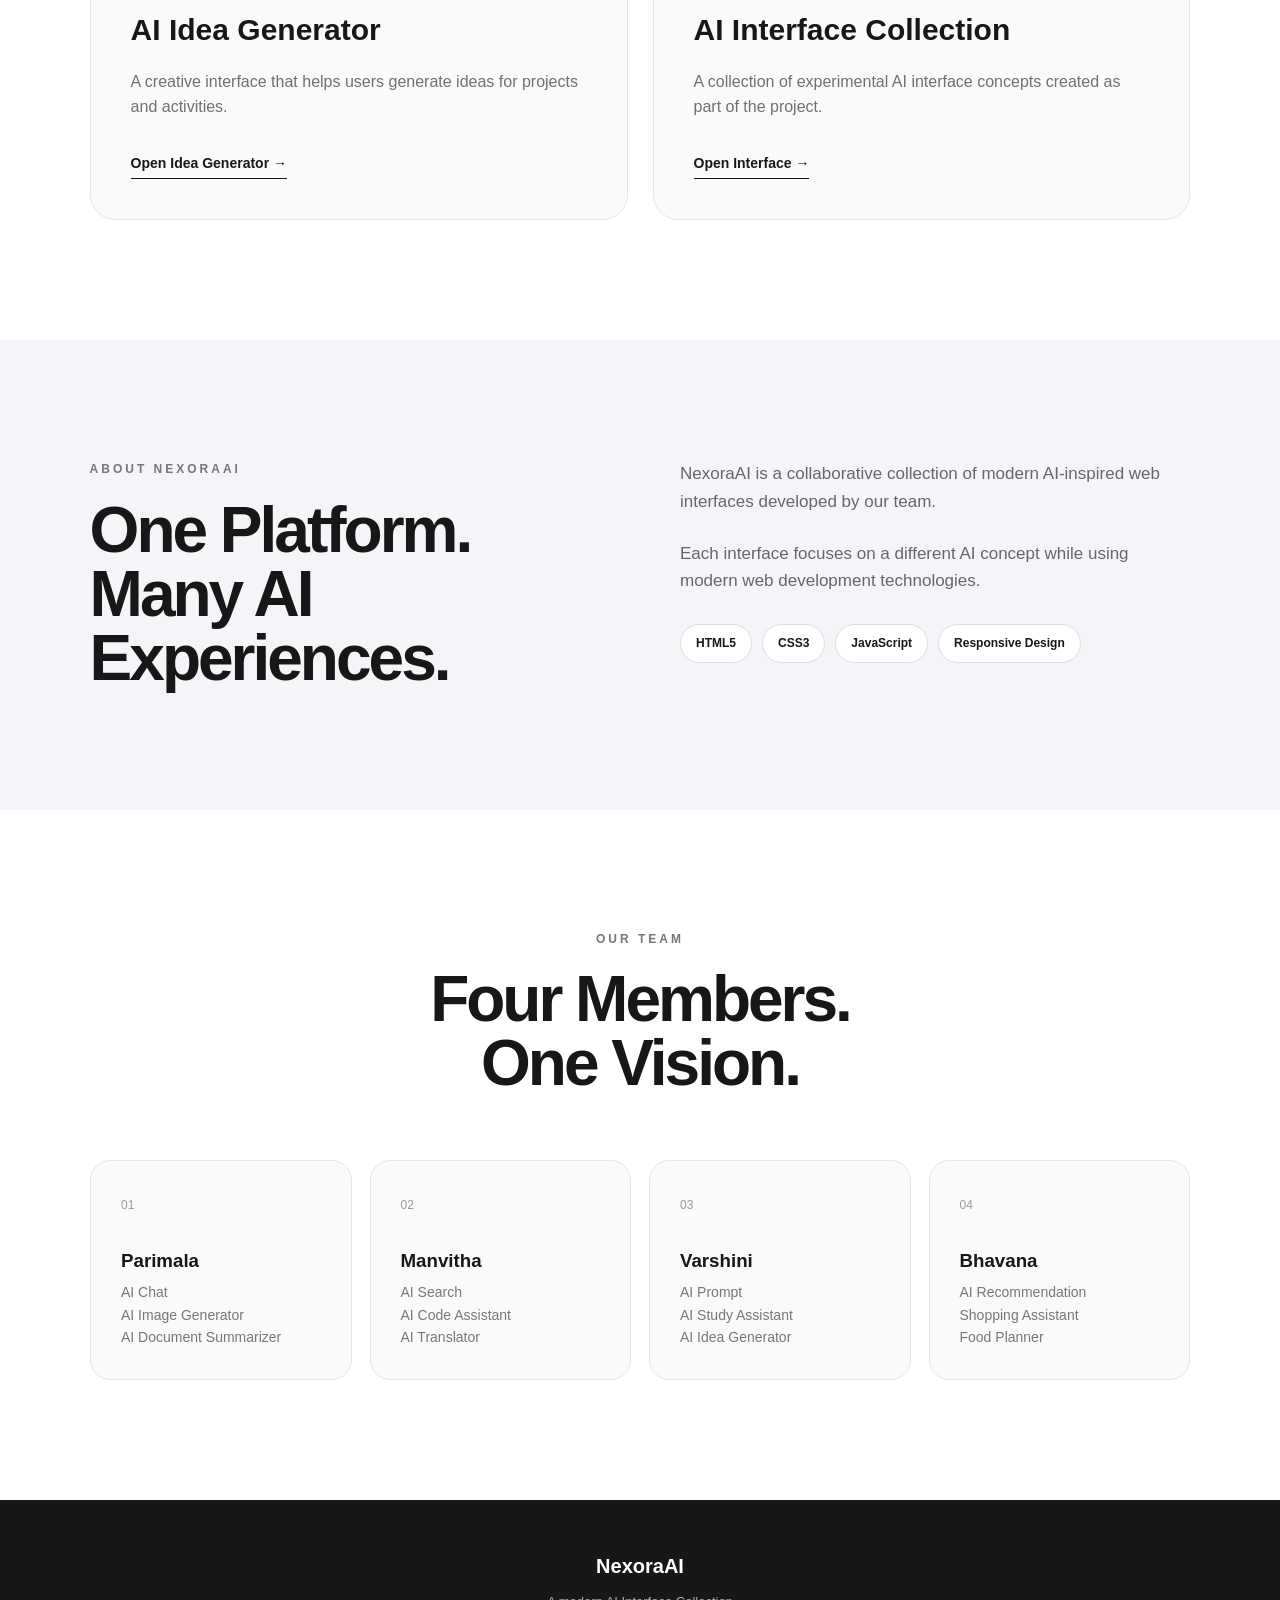
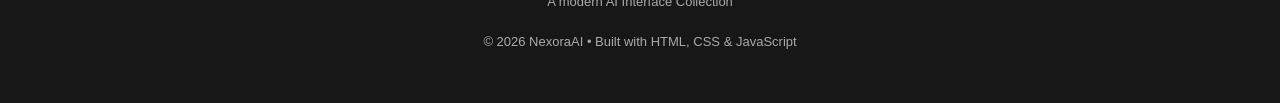
==== commit 54efe2db: "Fix AI interface folder links" ====
--- a/index.html
+++ b/index.html
@@ -5,7 +5,7 @@
     <meta charset="UTF-8">
     <meta name="viewport" content="width=device-width, initial-scale=1.0">
 
-    <title>AI Interface Collection</title>
+    <title>NexoraAI | AI Interface Collection</title>
 
     <link rel="stylesheet" href="./style.css">
 </head>
@@ -17,13 +17,14 @@
     <header class="navbar">
 
         <div class="logo">
-            AI<span>Interface</span>
+            Nexora<span>AI</span>
         </div>
 
         <nav class="nav-links">
             <a href="#home">Home</a>
             <a href="#interfaces">Interfaces</a>
             <a href="#about">About</a>
+            <a href="#team">Team</a>
         </nav>
 
     </header>
@@ -35,20 +36,20 @@
 
         <div class="hero-content">
 
-            <p class="tag">AI INTERFACE COLLECTION</p>
+            <p class="tag">WELCOME TO NEXORAAI</p>
 
             <h1>
                 Explore the
-                <span>Future of AI</span>
+                <span>Future of AI.</span>
             </h1>
 
             <p class="hero-description">
-                A collection of modern and interactive AI interfaces
-                created using HTML, CSS and JavaScript.
+                A collection of modern, interactive and creative
+                AI-inspired interfaces built using HTML, CSS and JavaScript.
             </p>
 
             <a href="#interfaces" class="hero-button">
-                Explore Interfaces →
+                Explore AI Interfaces →
             </a>
 
         </div>
@@ -69,12 +70,13 @@
             </div>
 
             <div class="floating-card card-three">
-                ✨ AI Prompt
+                ✨ AI Generator
             </div>
 
         </div>
 
     </section>
+
 
 
     <!-- ================= INTERFACES ================= -->
@@ -97,62 +99,51 @@
         <div class="cards">
 
 
-            <!-- ================= AI CHAT ================= -->
-
-            <article class="project-card">
-
-                <div class="card-top">
-
-                    <div class="icon">
-                        💬
-                    </div>
-
-                    <span class="number">
-                        01
-                    </span>
-
-                </div>
-
-                <h3>
-                    AI Chat
-                </h3>
+            <!-- 01 AI CHAT -->
+
+            <article class="project-card">
+
+                <div class="card-top">
+
+                    <div class="icon">💬</div>
+
+                    <span class="number">01</span>
+
+                </div>
+
+                <h3>AI Chat</h3>
 
                 <p>
                     A modern conversational AI interface with
-                    interactive chat, suggested prompts,
-                    typing indicators and responsive design.
-                </p>
-
-                <a
-                    href="./AI-Chat/index.html"
-                    target="_blank"
-                    class="project-link"
-                >
+                    interactive chat, suggested prompts and
+                    responsive design.
+                </p>
+
+                <a href="./AI-Chat/index.html"
+                   target="_blank"
+                   class="project-link">
+
                     Open AI Chat →
-                </a>
-
-            </article>
-
-
-            <!-- ================= AI SEARCH ================= -->
-
-            <article class="project-card">
-
-                <div class="card-top">
-
-                    <div class="icon">
-                        🔍
-                    </div>
-
-                    <span class="number">
-                        02
-                    </span>
-
-                </div>
-
-                <h3>
-                    AI Search
-                </h3>
+
+                </a>
+
+            </article>
+
+
+
+            <!-- 02 AI SEARCH -->
+
+            <article class="project-card">
+
+                <div class="card-top">
+
+                    <div class="icon">🔍</div>
+
+                    <span class="number">02</span>
+
+                </div>
+
+                <h3>AI Search</h3>
 
                 <p>
                     An intelligent search interface designed
@@ -160,73 +151,63 @@
                     an AI-powered experience.
                 </p>
 
-                <a
-                    href="./AI-search/index.html"
-                    target="_blank"
-                    class="project-link"
-                >
+                <a href="./AI-search/index.html"
+                   target="_blank"
+                   class="project-link">
+
                     Open AI Search →
-                </a>
-
-            </article>
-
-
-            <!-- ================= AI PROMPT ================= -->
-
-            <article class="project-card">
-
-                <div class="card-top">
-
-                    <div class="icon">
-                        ✨
-                    </div>
-
-                    <span class="number">
-                        03
-                    </span>
-
-                </div>
-
-                <h3>
-                    AI Prompt
-                </h3>
-
-                <p>
-                    An interactive prompt interface designed
-                    to help users create, explore and improve
-                    prompts for AI systems.
-                </p>
-
-                <a
-                    href="./ai%20prompt/index.html"
-                    target="_blank"
-                    class="project-link"
-                >
+
+                </a>
+
+            </article>
+
+
+
+            <!-- 03 AI PROMPT -->
+
+            <article class="project-card">
+
+                <div class="card-top">
+
+                    <div class="icon">✨</div>
+
+                    <span class="number">03</span>
+
+                </div>
+
+                <h3>AI Prompt</h3>
+
+                <p>
+                    An interactive interface that helps users
+                    create and explore effective prompts
+                    for AI systems.
+                </p>
+
+                <a href="./ai%20prompt/index.html"
+                   target="_blank"
+                   class="project-link">
+
                     Open AI Prompt →
-                </a>
-
-            </article>
-
-
-            <!-- ================= AI RECOMMENDATION ================= -->
-
-            <article class="project-card">
-
-                <div class="card-top">
-
-                    <div class="icon">
-                        🤖
-                    </div>
-
-                    <span class="number">
-                        04
-                    </span>
-
-                </div>
-
-                <h3>
-                    AI Recommendation
-                </h3>
+
+                </a>
+
+            </article>
+
+
+
+            <!-- 04 AI RECOMMENDATION -->
+
+            <article class="project-card">
+
+                <div class="card-top">
+
+                    <div class="icon">🤖</div>
+
+                    <span class="number">04</span>
+
+                </div>
+
+                <h3>AI Recommendation</h3>
 
                 <p>
                     A personalized recommendation interface
@@ -234,12 +215,260 @@
                     on user requirements.
                 </p>
 
-                <a
-                    href="./ai%20recommendation/index.html"
-                    target="_blank"
-                    class="project-link"
-                >
+                <a href="./ai%20recommendation/index.html"
+                   target="_blank"
+                   class="project-link">
+
                     Open AI Recommendation →
+
+                </a>
+
+            </article>
+
+
+
+            <!-- 05 AI IMAGE GENERATOR -->
+
+            <article class="project-card">
+
+                <div class="card-top">
+
+                    <div class="icon">🎨</div>
+
+                    <span class="number">05</span>
+
+                </div>
+
+                <h3>AI Image Generator</h3>
+
+                <p>
+                    A creative AI interface that transforms
+                    text prompts into visual concepts.
+                </p>
+
+                <a href="./AI%20Image%20Generator/index.html"
+                   target="_blank"
+                   class="project-link">
+
+                    Open Image Generator →
+
+                </a>
+
+            </article>
+
+
+
+            <!-- 06 AI DOCUMENT SUMMARIZER -->
+
+            <article class="project-card">
+
+                <div class="card-top">
+
+                    <div class="icon">📄</div>
+
+                    <span class="number">06</span>
+
+                </div>
+
+                <h3>AI Document Summarizer</h3>
+
+                <p>
+                    An AI-inspired interface that summarizes
+                    long text into concise and readable content.
+                </p>
+
+                <a href="./AI%20Document%20Summarizer/index.html"
+                   target="_blank"
+                   class="project-link">
+
+                    Open Summarizer →
+
+                </a>
+
+            </article>
+
+
+
+            <!-- 07 AI CODE ASSISTANT -->
+
+            <article class="project-card">
+
+                <div class="card-top">
+
+                    <div class="icon">💻</div>
+
+                    <span class="number">07</span>
+
+                </div>
+
+                <h3>AI Code Assistant</h3>
+
+                <p>
+                    An AI-inspired coding interface designed
+                    to assist users with programming tasks.
+                </p>
+
+                <a href="./AI-Code-Assistant/index.html"
+                   target="_blank"
+                   class="project-link">
+
+                    Open Code Assistant →
+
+                </a>
+
+            </article>
+
+
+
+            <!-- 08 AI TRANSLATOR -->
+
+            <article class="project-card">
+
+                <div class="card-top">
+
+                    <div class="icon">🌐</div>
+
+                    <span class="number">08</span>
+
+                </div>
+
+                <h3>AI Translator</h3>
+
+                <p>
+                    A simple translation interface for
+                    converting text between different languages.
+                </p>
+
+                <a href="./AI-Translator/index.html"
+                   target="_blank"
+                   class="project-link">
+
+                    Open Translator →
+
+                </a>
+
+            </article>
+
+
+
+            <!-- 09 AI FOOD PLANNER -->
+
+            <article class="project-card">
+
+                <div class="card-top">
+
+                    <div class="icon">🍽️</div>
+
+                    <span class="number">09</span>
+
+                </div>
+
+                <h3>AI Food Planner</h3>
+
+                <p>
+                    A smart food planning interface for
+                    creating personalized meal ideas.
+                </p>
+
+                <a href="./AI%20food%20planner/index.html"
+                   target="_blank"
+                   class="project-link">
+
+                    Open Food Planner →
+
+                </a>
+
+            </article>
+
+
+
+            <!-- 10 AI SHOPPING ASSISTANT -->
+
+            <article class="project-card">
+
+                <div class="card-top">
+
+                    <div class="icon">🛍️</div>
+
+                    <span class="number">10</span>
+
+                </div>
+
+                <h3>AI Shopping Assistant</h3>
+
+                <p>
+                    An AI-inspired shopping interface that
+                    helps users explore products and suggestions.
+                </p>
+
+                <a href="./shoppinh%20assistant/index.html"
+                   target="_blank"
+                   class="project-link">
+
+                    Open Shopping Assistant →
+
+                </a>
+
+            </article>
+
+
+
+            <!-- 11 AI IDEA GENERATOR -->
+
+            <article class="project-card">
+
+                <div class="card-top">
+
+                    <div class="icon">💡</div>
+
+                    <span class="number">11</span>
+
+                </div>
+
+                <h3>AI Idea Generator</h3>
+
+                <p>
+                    A creative interface that helps users
+                    generate ideas for projects and activities.
+                </p>
+
+                <a href="./ai%20idea%20generator/index.html"
+                   target="_blank"
+                   class="project-link">
+
+                    Open Idea Generator →
+
+                </a>
+
+            </article>
+
+
+
+            <!-- 12 AI INTERFACE COLLECTION -->
+
+            <article class="project-card">
+
+                <div class="card-top">
+
+                    <div class="icon">🧠</div>
+
+                    <span class="number">12</span>
+
+                </div>
+
+                <h3>AI Interface Collection</h3>
+
+                <p>
+                    A collection of experimental AI interface
+                    concepts created as part of the project.
+                </p>
+
+                <a href="./ai%20interface%20collection/index.html"
+                   target="_blank"
+                   class="project-link">
+
+                    Open Interface →
+
                 </a>
 
             </article>
@@ -250,37 +479,36 @@
     </section>
 
 
+
     <!-- ================= ABOUT ================= -->
 
     <section class="about" id="about">
 
         <div class="about-heading">
 
-            <p class="tag">
-                ABOUT THE PROJECT
+            <p class="tag">ABOUT NEXORAAI</p>
+
+            <h2>
+                One Platform.
+                <br>
+                Many AI Experiences.
+            </h2>
+
+        </div>
+
+
+        <div class="about-content">
+
+            <p>
+                NexoraAI is a collaborative collection of
+                modern AI-inspired web interfaces developed
+                by our team.
             </p>
 
-            <h2>
-                One Collection.
-                <br>
-                Four AI Experiences.
-            </h2>
-
-        </div>
-
-
-        <div class="about-content">
-
             <p>
-                AI Interface Collection is a collaborative project
-                that brings together different AI-inspired web
-                interfaces in one place.
-            </p>
-
-            <p>
-                Each member of the team developed a different
-                interface while using modern web technologies
-                and responsive design principles.
+                Each interface focuses on a different AI
+                concept while using modern web development
+                technologies.
             </p>
 
 
@@ -298,20 +526,19 @@
     </section>
 
 
+
     <!-- ================= TEAM ================= -->
 
-    <section class="team">
+    <section class="team" id="team">
 
         <div class="section-heading">
 
-            <p class="tag">
-                OUR TEAM
-            </p>
+            <p class="tag">OUR TEAM</p>
 
             <h2>
                 Four Members.
                 <br>
-                One Project.
+                One Vision.
             </h2>
 
         </div>
@@ -319,49 +546,79 @@
 
         <div class="team-grid">
 
+
             <div class="team-member">
+
                 <span>01</span>
+
                 <h3>Parimala</h3>
+
                 <p>AI Chat</p>
-            </div>
+                <p>AI Image Generator</p>
+                <p>AI Document Summarizer</p>
+
+            </div>
+
 
             <div class="team-member">
+
                 <span>02</span>
+
                 <h3>Manvitha</h3>
+
                 <p>AI Search</p>
-            </div>
+                <p>AI Code Assistant</p>
+                <p>AI Translator</p>
+
+            </div>
+
 
             <div class="team-member">
+
                 <span>03</span>
+
                 <h3>Varshini</h3>
+
                 <p>AI Prompt</p>
-            </div>
+                <p>AI Study Assistant</p>
+                <p>AI Idea Generator</p>
+
+            </div>
+
 
             <div class="team-member">
+
                 <span>04</span>
+
                 <h3>Bhavana</h3>
+
                 <p>AI Recommendation</p>
-            </div>
+                <p>Shopping Assistant</P>
+                <p>Food Planner</p>
+
+            </div>
+
 
         </div>
 
     </section>
 
 
+
     <!-- ================= FOOTER ================= -->
 
     <footer>
 
         <div class="footer-logo">
-            AI Interface Collection
+            NexoraAI
         </div>
 
         <p>
-            Designed and developed by our team
+            A modern AI Interface Collection
         </p>
 
         <p class="copyright">
-            © 2026 AI Interface Collection
+            © 2026 NexoraAI • Built with HTML, CSS & JavaScript
         </p>
 
     </footer>
